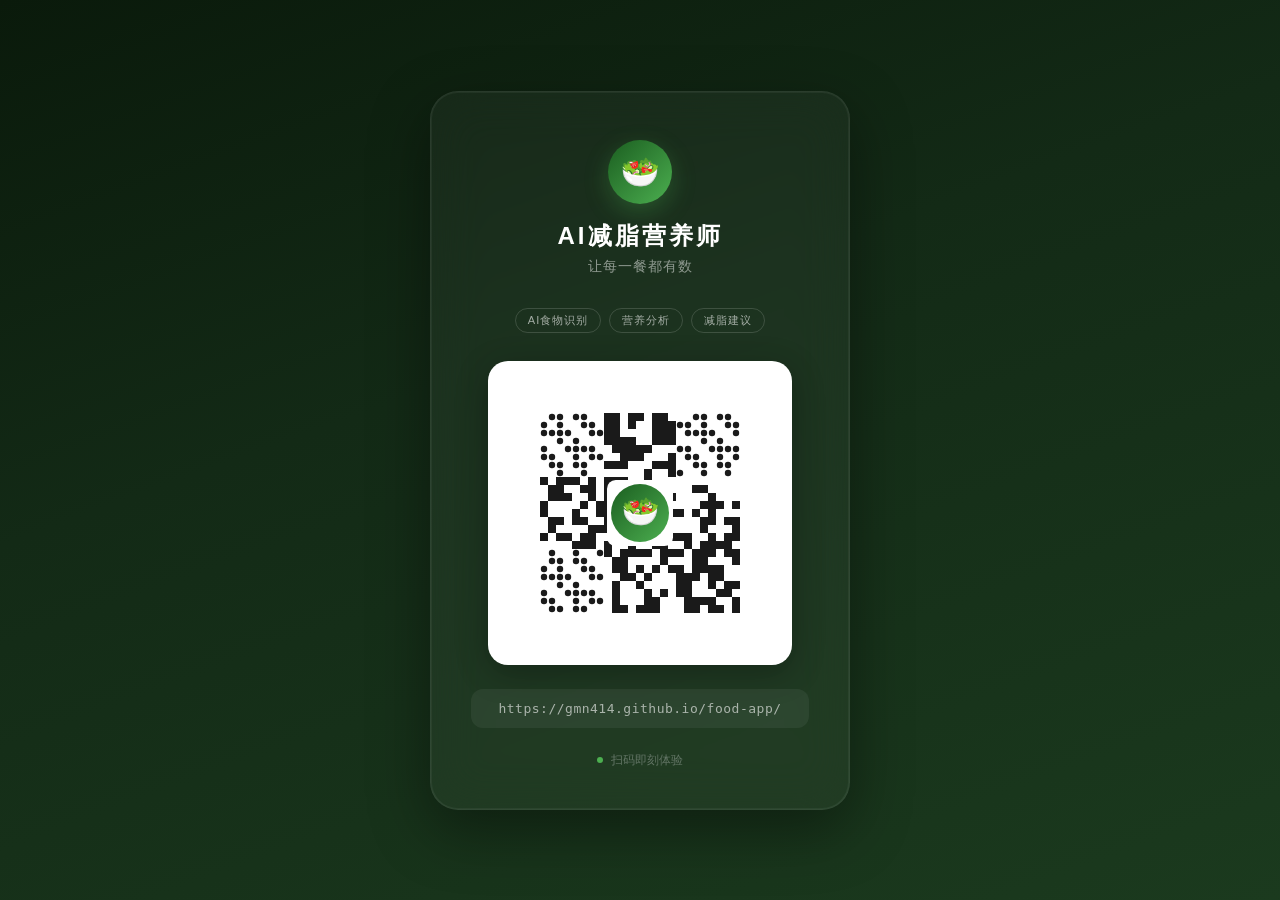
==== frontend/demo_qr.html @ 8362b81b "add qr code page" ====
<!DOCTYPE html>
<html lang="zh-CN">
<head>
<meta charset="UTF-8">
<meta name="viewport" content="width=device-width, initial-scale=1.0">
<title>AI减脂营养师 — 扫码体验</title>
<style>
  * { margin: 0; padding: 0; box-sizing: border-box; }

  body {
    font-family: -apple-system, BlinkMacSystemFont, 'PingFang SC', 'Microsoft YaHei', sans-serif;
    background: linear-gradient(160deg, #0A1A0B 0%, #132A16 40%, #1B3A1E 100%);
    min-height: 100vh;
    display: flex;
    align-items: center;
    justify-content: center;
    color: #fff;
    -webkit-font-smoothing: antialiased;
  }

  .card {
    background: rgba(255, 255, 255, 0.04);
    backdrop-filter: blur(24px);
    -webkit-backdrop-filter: blur(24px);
    border: 1px solid rgba(255, 255, 255, 0.08);
    border-radius: 28px;
    padding: 48px 40px 40px;
    text-align: center;
    max-width: 420px;
    width: 90%;
    box-shadow: 0 20px 60px rgba(0, 0, 0, 0.4), 0 0 0 1px rgba(255, 255, 255, 0.05) inset;
  }

  .logo {
    width: 64px; height: 64px;
    border-radius: 50%;
    background: linear-gradient(135deg, #1B5E20 0%, #4CAF50 100%);
    display: flex; align-items: center; justify-content: center;
    font-size: 32px;
    margin: 0 auto 16px;
    box-shadow: 0 8px 24px rgba(76, 175, 80, 0.3);
  }

  .title {
    font-size: 24px;
    font-weight: 700;
    letter-spacing: 3px;
    margin-bottom: 6px;
  }

  .subtitle {
    font-size: 14px;
    color: rgba(255, 255, 255, 0.5);
    margin-bottom: 32px;
    letter-spacing: 1px;
  }

  .qr-wrapper {
    background: #fff;
    border-radius: 20px;
    padding: 20px;
    display: inline-block;
    margin-bottom: 20px;
    box-shadow: 0 8px 32px rgba(0, 0, 0, 0.3);
    position: relative;
  }

  .qr-wrapper canvas {
    display: block;
    border-radius: 4px;
  }

  .url-display {
    font-size: 13px;
    color: rgba(255, 255, 255, 0.6);
    background: rgba(255, 255, 255, 0.06);
    border-radius: 12px;
    padding: 12px 20px;
    word-break: break-all;
    margin-bottom: 24px;
    font-family: 'SF Mono', 'Fira Code', 'Consolas', monospace;
    letter-spacing: 0.5px;
  }

  .footer {
    font-size: 12px;
    color: rgba(255, 255, 255, 0.3);
    display: flex;
    align-items: center;
    justify-content: center;
    gap: 8px;
  }

  .dot {
    width: 6px; height: 6px;
    border-radius: 50%;
    background: #4CAF50;
    animation: pulse 2s ease-in-out infinite;
  }

  @keyframes pulse {
    0%, 100% { opacity: 0.4; transform: scale(1); }
    50% { opacity: 1; transform: scale(1.5); }
  }

  .tag-row {
    display: flex;
    gap: 8px;
    justify-content: center;
    margin-bottom: 28px;
    flex-wrap: wrap;
  }

  .tag {
    font-size: 11px;
    padding: 4px 12px;
    border-radius: 20px;
    border: 1px solid rgba(255, 255, 255, 0.15);
    color: rgba(255, 255, 255, 0.6);
    letter-spacing: 1px;
  }
</style>
</head>
<body>

<div class="card">
  <div class="logo">🥗</div>
  <div class="title">AI减脂营养师</div>
  <div class="subtitle">让每一餐都有数</div>

  <div class="tag-row">
    <span class="tag">AI食物识别</span>
    <span class="tag">营养分析</span>
    <span class="tag">减脂建议</span>
  </div>

  <div class="qr-wrapper">
    <canvas id="qr"></canvas>
  </div>

  <div class="url-display">https://gmn414.github.io/food-app/</div>

  <div class="footer">
    <div class="dot"></div>
    <span>扫码即刻体验</span>
  </div>
</div>

<script>
(function () {
  'use strict';

  /* ═══════════════════════════════════════════════════
     Pure-JS QR Code Generator — GF(256) + Reed-Solomon
     No external dependencies. Canvas rendering.
     ═══════════════════════════════════════════════════ */

  var TARGET_URL = 'https://gmn414.github.io/food-app/';

  /* ── GF(256) arithmetic (primitive polynomial x^8 + x^4 + x^3 + x^2 + 1 = 0x11D) ── */
  var exp = new Int32Array(512);
  var log = new Int32Array(256);
  (function () {
    var x = 1;
    for (var i = 0; i < 255; i++) {
      exp[i] = x;
      exp[i + 255] = x;
      log[x] = i;
      x <<= 1;
      if (x & 0x100) x ^= 0x11D;
    }
    log[1] = 0;
  })();

  function gMul(a, b) {
    if (a === 0 || b === 0) return 0;
    return exp[log[a] + log[b]];
  }

  /* ── Reed-Solomon generator polynomial ────────── */
  function rsGenPoly(nsym) {
    var g = [1];
    for (var i = 0; i < nsym; i++) {
      g.push(0);
      for (var j = g.length - 1; j > 0; j--) {
        g[j] = g[j - 1] ^ gMul(g[j], exp[i]);
      }
      g[0] = gMul(g[0], exp[i]);
    }
    return g;
  }

  function rsEncode(data, nsym) {
    var gen = rsGenPoly(nsym);
    var res = new Array(data.length + nsym);
    for (var i = 0; i < data.length; i++) res[i] = data[i];
    for (var i = data.length; i < res.length; i++) res[i] = 0;
    for (var i = 0; i < data.length; i++) {
      var coef = res[i];
      if (coef !== 0) {
        for (var j = 1; j < gen.length; j++) {
          res[i + j] ^= gMul(gen[j], coef);
        }
      }
    }
    for (var k = 0; k < data.length; k++) res[k] = data[k];
    return res;
  }

  /* ── Alphanumeric encoding ─────────────────────── */
  var ALPHA_TABLE = '0123456789ABCDEFGHIJKLMNOPQRSTUVWXYZ $%*+-./:';
  function alphaIndex(ch) {
    var i = ALPHA_TABLE.indexOf(ch.toUpperCase());
    if (i >= 0) return i;
    // Fallback: map common lowercase/extra chars
    var map = { '_': 38, '?': -1, '#': -1, '@': -1, '!': -1, '&': -1, '=': -1, '~': -1 };
    if (map[ch] !== undefined) return map[ch];
    return 36; // space
  }

  function encodeAlphaNum(str) {
    var bits = [];
    var i = 0;
    for (; i + 1 < str.length; i += 2) {
      var v = alphaIndex(str[i]) * 45 + alphaIndex(str[i + 1]);
      for (var b = 10; b >= 0; b--) bits.push((v >> b) & 1);
    }
    if (i < str.length) {
      var v2 = alphaIndex(str[i]);
      for (var b2 = 5; b2 >= 0; b2--) bits.push((v2 >> b2) & 1);
    }
    return bits;
  }

  /* ── QR Version capacity tables ────────────────── */
  // [version]: [total codewords, EC codewords per block(L), num blocks(L), data bits(L)]
  var VER_INFO = [
    null,
    [26, 7, 1, 152],   // V1-L
    [44, 10, 1, 272],  // V2-L
    [70, 15, 1, 440],  // V3-L
    [100, 20, 1, 640], // V4-L
    [134, 26, 1, 864], // V5-L
    [172, 18, 2, 1088],// V6-L
  ];

  function chooseVersion(dataBits) {
    for (var v = 1; v < VER_INFO.length; v++) {
      if (VER_INFO[v][3] >= dataBits) return v;
    }
    // bump up further if needed
    var extra = [null,null,null,null,null,null,null,196,242,292,346,404,466,532,581,655,733,815,901,991,1085];
    for (var j = 0; j < extra.length; j++) {
      if (extra[j] && extra[j] * 8 >= dataBits) return j;
    }
    return 6; // fallback
  }

  function getModuleCount(version) {
    return 17 + version * 4;
  }

  /* ── Build QR matrix (version ≤ 6, L-level EC) ── */
  function buildQRMatrix(str) {
    // Step 1: Determine version
    var dataBits = encodeAlphaNum(str);
    var version = chooseVersion(dataBits.length);
    var vi = VER_INFO[version];
    var totalCodewords = vi[0];
    var ecPerBlock = vi[1];
    var numBlocks = vi[2];
    var dataCodewords = totalCodewords - ecPerBlock * numBlocks;

    // Step 2: Pad data bits to byte boundary
    var bits = dataBits.slice();
    var modeIndicator = [0, 0, 1, 0]; // alphanumeric = 0010
    var charCountBits = version <= 9 ? 9 : (version <= 26 ? 11 : 13);
    var cc = str.length;
    var ccBits = [];
    for (var cbi = charCountBits - 1; cbi >= 0; cbi--) ccBits.push((cc >> cbi) & 1);
    bits = modeIndicator.concat(ccBits).concat(bits);

    // Terminator (up to 4 zeros)
    var termLen = Math.min(4, dataCodewords * 8 - bits.length);
    for (var ti = 0; ti < termLen; ti++) bits.push(0);

    // Pad to byte boundary
    while (bits.length % 8 !== 0) bits.push(0);

    // Pad bytes (0xEC, 0x11 alternating)
    var padBytes = [0xEC, 0x11];
    var pi = 0;
    while (bits.length < dataCodewords * 8) {
      var pb = padBytes[pi % 2];
      for (var pbi = 7; pbi >= 0; pbi--) bits.push((pb >> pbi) & 1);
      pi++;
    }

    // Convert bits to codewords
    var dataWords = [];
    for (var dwi = 0; dwi < bits.length; dwi += 8) {
      var byte = 0;
      for (var by = 0; by < 8; by++) byte = (byte << 1) | bits[dwi + by];
      dataWords.push(byte);
    }

    // Step 3: Split into blocks and apply RS encoding
    var blockDataLen = Math.floor(dataCodewords / numBlocks);
    var remainder = dataCodewords % numBlocks;
    var blocks = [];
    var pos = 0;
    for (var blk = 0; blk < numBlocks; blk++) {
      var len = blockDataLen + (blk < remainder ? 1 : 0);
      var blockData = dataWords.slice(pos, pos + len);
      pos += len;
      blocks.push(rsEncode(blockData, ecPerBlock));
    }

    // Step 4: Interleave
    var allCodewords = [];
    // Data interleave
    var maxDataBlk = blockDataLen + (remainder > 0 ? 1 : 0);
    for (var di = 0; di < maxDataBlk; di++) {
      for (var bj = 0; bj < numBlocks; bj++) {
        if (di < (blockDataLen + (bj < remainder ? 1 : 0))) {
          allCodewords.push(blocks[bj][di]);
        }
      }
    }
    // EC interleave
    for (var ei = 0; ei < ecPerBlock; ei++) {
      for (var ej = 0; ej < numBlocks; ej++) {
        allCodewords.push(blocks[ej][blockDataLen + (ej < remainder ? 1 : 0) + ei]);
      }
    }

    // Convert to bit stream
    var finalBits = [];
    for (var fi = 0; fi < allCodewords.length; fi++) {
      for (var fb = 7; fb >= 0; fb--) finalBits.push((allCodewords[fi] >> fb) & 1);
    }

    // Step 5: Build module matrix
    var size = getModuleCount(version);
    var matrix = [];
    for (var r = 0; r < size; r++) { matrix[r] = []; for (var c = 0; c < size; c++) matrix[r][c] = null; }

    // Finder patterns (3 corners)
    function placeFinder(row, col) {
      for (var r = -1; r <= 7; r++) {
        for (var c = -1; c <= 7; c++) {
          if (row + r < 0 || col + c < 0 || row + r >= size || col + c >= size) continue;
          var v = (r >= 0 && r <= 6 && c >= 0 && c <= 6) &&
                  (r === 0 || r === 6 || c === 0 || c === 6 || (r >= 2 && r <= 4 && c >= 2 && c <= 4));
          matrix[row + r][col + c] = v;
        }
      }
    }
    placeFinder(0, 0);
    placeFinder(0, size - 7);
    placeFinder(size - 7, 0);

    // Timing patterns
    for (var tp = 8; tp < size - 8; tp++) {
      matrix[6][tp] = tp % 2 === 0;
      matrix[tp][6] = tp % 2 === 0;
    }

    // Alignment pattern (version >= 2)
    if (version >= 2) {
      var apPos = 6 + version * 4 - 2; // alignment pattern center
      for (var ar = -2; ar <= 2; ar++) {
        for (var ac = -2; ac <= 2; ac++) {
          var v = ar === -2 || ar === 2 || ac === -2 || ac === 2 || (ar === 0 && ac === 0);
          if (apPos + ar >= 0 && apPos + ac >= 0 && apPos + ar < size && apPos + ac < size) {
            // Don't overwrite finder patterns
            if (!(apPos + ar <= 8 && apPos + ac <= 8) &&
                !(apPos + ar <= 8 && apPos + ac >= size - 8) &&
                !(apPos + ar >= size - 8 && apPos + ac <= 8)) {
              matrix[apPos + ar][apPos + ac] = v;
            }
          }
        }
      }
    }

    // Reserve format info area (but don't fill yet)
    function reserve(r, c) { if (matrix[r][c] === null) matrix[r][c] = false; }
    for (var fi2 = 0; fi2 < 9; fi2++) {
      if (fi2 !== 6) { reserve(fi2, 8); reserve(8, fi2); }
    }
    for (var fi3 = 0; fi3 < 8; fi3++) {
      reserve(size - 1 - fi3, 8);
      reserve(8, size - 1 - fi3);
    }

    // Dark module
    matrix[size - 8][8] = true;

    // Step 6: Place data bits
    var bitIdx = 0;
    var up = true;
    var col = size - 1;

    while (col > 0) {
      if (col === 6) col = 5;
      var rows = [];
      if (up) { for (var ru = size - 1; ru >= 0; ru--) rows.push(ru); }
      else    { for (var rd = 0; rd < size; rd++) rows.push(rd); }

      for (var ri = 0; ri < rows.length; ri++) {
        var row = rows[ri];
        for (var cb = 0; cb >= -1; cb--) {
          var c = col + cb;
          if (c < 0 || c >= size || row < 0 || row >= size) continue;
          if (matrix[row][c] !== null) continue;
          var bit = false;
          if (bitIdx < finalBits.length) bit = finalBits[bitIdx] === 1;
          matrix[row][c] = bit;
          bitIdx++;
        }
      }
      up = !up;
      col -= 2;
    }

    // Step 7: Masking
    var masks = [
      function(r, c) { return (r + c) % 2 === 0; },
      function(r, c) { return r % 2 === 0; },
      function(r, c) { return c % 3 === 0; },
      function(r, c) { return (r + c) % 3 === 0; },
      function(r, c) { return (Math.floor(r / 2) + Math.floor(c / 3)) % 2 === 0; },
      function(r, c) { return ((r * c) % 2) + ((r * c) % 3) === 0; },
      function(r, c) { return (((r * c) % 2) + ((r * c) % 3)) % 2 === 0; },
      function(r, c) { return (((r + c) % 2) + ((r * c) % 3)) % 2 === 0; },
    ];

    function evaluateMask(maskFn) {
      var score = 0;
      // Penalty 1: consecutive same-color modules in rows/cols
      for (var r = 0; r < size; r++) {
        var rowCount = 0; var colCount = 0;
        var lastRv = null; var lastCv = null;
        for (var c = 0; c < size; c++) {
          var rv = matrix[r][c] !== null ? (matrix[r][c] ^ maskFn(r, c)) : null;
          var cv = matrix[c][r] !== null ? (matrix[c][r] ^ maskFn(c, r)) : null;
          if (rv !== null && rv === lastRv) rowCount++;
          else { if (rowCount >= 5) score += 3 + (rowCount - 5); rowCount = 1; lastRv = rv; }
          if (cv !== null && cv === lastCv) colCount++;
          else { if (colCount >= 5) score += 3 + (colCount - 5); colCount = 1; lastCv = cv; }
        }
        if (rowCount >= 5) score += 3 + (rowCount - 5);
        if (colCount >= 5) score += 3 + (colCount - 5);
      }
      // Penalty 2: 2x2 blocks
      for (var r2 = 0; r2 < size - 1; r2++) {
        for (var c2 = 0; c2 < size - 1; c2++) {
          var v00 = matrix[r2][c2] !== null ? (matrix[r2][c2] ^ maskFn(r2, c2)) : -1;
          var v01 = matrix[r2][c2+1] !== null ? (matrix[r2][c2+1] ^ maskFn(r2, c2+1)) : -1;
          var v10 = matrix[r2+1][c2] !== null ? (matrix[r2+1][c2] ^ maskFn(r2+1, c2)) : -1;
          var v11 = matrix[r2+1][c2+1] !== null ? (matrix[r2+1][c2+1] ^ maskFn(r2+1, c2+1)) : -1;
          if (v00 >= 0 && v00 === v01 && v01 === v10 && v10 === v11) score += 3;
        }
      }
      // Penalty 3: finder-like pattern
      for (var r3 = 0; r3 < size; r3++) {
        for (var c3 = 0; c3 < size - 6; c3++) {
          var a = matrix[r3][c3] !== null ? (matrix[r3][c3] ^ maskFn(r3, c3)) : -1;
          if (a === 1) {
            var b = matrix[r3][c3+1] !== null ? (matrix[r3][c3+1] ^ maskFn(r3, c3+1)) : -1;
            var c = matrix[r3][c3+2] !== null ? (matrix[r3][c3+2] ^ maskFn(r3, c3+2)) : -1;
            var d = matrix[r3][c3+3] !== null ? (matrix[r3][c3+3] ^ maskFn(r3, c3+3)) : -1;
            var e = matrix[r3][c3+4] !== null ? (matrix[r3][c3+4] ^ maskFn(r3, c3+4)) : -1;
            var f = matrix[r3][c3+5] !== null ? (matrix[r3][c3+5] ^ maskFn(r3, c3+5)) : -1;
            var g = matrix[r3][c3+6] !== null ? (matrix[r3][c3+6] ^ maskFn(r3, c3+6)) : -1;
            if (b === 0 && c === 1 && d === 0 && e === 0 && f === 1 && g === 0) score += 40;
          }
        }
      }
      // Penalty 4: dark/light ratio
      var dark = 0; var total = 0;
      for (var r4 = 0; r4 < size; r4++) {
        for (var c4 = 0; c4 < size; c4++) {
          if (matrix[r4][c4] !== null) { total++; if (matrix[r4][c4] ^ maskFn(r4, c4)) dark++; }
        }
      }
      var ratio = dark / total * 100;
      var low = Math.floor(ratio / 5) * 5;
      var high = Math.ceil(ratio / 5) * 5;
      score += Math.min(Math.abs(low - 50) / 5, Math.abs(high - 50) / 5) * 10;
      return score;
    }

    function applyMask(matrixSrc, maskFn) {
      var m = [];
      for (var r = 0; r < size; r++) { m[r] = []; for (var c = 0; c < size; c++) m[r][c] = matrixSrc[r][c]; }
      for (var r = 0; r < size; r++) {
        for (var c = 0; c < size; c++) {
          if (m[r][c] !== null) m[r][c] = m[r][c] ^ maskFn(r, c);
        }
      }
      return m;
    }

    var bestMask = 0, bestScore = Infinity, bestMatrix = null;
    for (var mi = 0; mi < 8; mi++) {
      var score = evaluateMask(masks[mi]);
      if (score < bestScore) { bestScore = score; bestMask = mi; bestMatrix = applyMask(matrix, masks[mi]); }
    }

    // Step 8: Format info (EC level L = 01, mask = bestMask)
    var formatBits = [];
    var ecLevelBits = [0, 1]; // L = 01
    var maskBits = [(bestMask >> 2) & 1, (bestMask >> 1) & 1, bestMask & 1];
    var rawFormat = ecLevelBits.concat(maskBits);
    // BCH(15,5) encoding
    var formatPoly = 0;
    for (var fpi = 0; fpi < 5; fpi++) formatPoly = (formatPoly << 1) | rawFormat[fpi];
    var formatGen = 0x537; // generator = x^10 + x^8 + x^5 + x^4 + x^2 + x + 1
    var formatEC = formatPoly << 10;
    for (var fei = 4; fei >= 0; fei--) {
      if (formatEC & (1 << (fei + 10))) formatEC ^= formatGen << fei;
    }
    var fullFormat = ((formatPoly << 10) | (formatEC & 0x3FF)) ^ 0x5412; // XOR mask
    for (var fbi = 14; fbi >= 0; fbi--) formatBits.push((fullFormat >> fbi) & 1);

    // Place format info around finder patterns
    var formatPositions = [
      [0,8],[1,8],[2,8],[3,8],[4,8],[5,8],[7,8],[8,8],
      [8,7],[8,5],[8,4],[8,3],[8,2],[8,1],[8,0],
      [8,size-1],[8,size-2],[8,size-3],[8,size-4],[8,size-5],[8,size-6],[8,size-7],
      [size-1,8],[size-2,8],[size-3,8],[size-4,8],[size-5,8],[size-6,8],[size-7,8]
    ];
    for (var fpi2 = 0; fpi2 < formatPositions.length; fpi2++) {
      var fr = formatPositions[fpi2][0];
      var fc = formatPositions[fpi2][1];
      if (fr >= 0 && fc >= 0 && fr < size && fc < size) {
        bestMatrix[fr][fc] = formatBits[fpi2] === 1;
      }
    }

    return { matrix: bestMatrix, size: size };
  }

  /* ── Canvas rendering ──────────────────────────── */
  function renderQR(canvas, matrix, size, scale) {
    var dpr = window.devicePixelRatio || 1;
    var quiet = 4 * scale; // quiet zone
    var totalSize = (size + 8) * scale;

    canvas.width = totalSize * dpr;
    canvas.height = totalSize * dpr;
    canvas.style.width = totalSize + 'px';
    canvas.style.height = totalSize + 'px';

    var ctx = canvas.getContext('2d');
    ctx.scale(dpr, dpr);

    // White background
    ctx.fillStyle = '#FFFFFF';
    ctx.fillRect(0, 0, totalSize, totalSize);

    // Draw modules
    ctx.fillStyle = '#1A1A1A';
    for (var r = 0; r < size; r++) {
      for (var c = 0; c < size; c++) {
        if (matrix[r][c]) {
          var x = quiet + c * scale;
          var y = quiet + r * scale;
          // Rounded corners for finder patterns (3x3 blocks at corners)
          var isFinderOuter = (r <= 7 && c <= 7) || (r <= 7 && c >= size - 8) || (r >= size - 8 && c <= 7);
          if (isFinderOuter && scale >= 6) {
            var rr = scale * 0.8;
            ctx.beginPath();
            ctx.roundRect(x + scale * 0.1, y + scale * 0.1, scale - scale * 0.2, scale - scale * 0.2, rr);
            ctx.fill();
          } else {
            ctx.fillRect(x, y, scale, scale);
          }
        }
      }
    }

    // Center logo
    var logoSize = Math.floor(totalSize * 0.22);
    var logoX = (totalSize - logoSize) / 2;
    var logoY = (totalSize - logoSize) / 2;

    // White logo background
    ctx.fillStyle = '#FFFFFF';
    ctx.beginPath();
    ctx.roundRect(logoX - 4, logoY - 4, logoSize + 8, logoSize + 8, logoSize * 0.15);
    ctx.fill();

    // Green circle
    var gradient = ctx.createLinearGradient(logoX, logoY, logoX + logoSize, logoY + logoSize);
    gradient.addColorStop(0, '#1B5E20');
    gradient.addColorStop(1, '#4CAF50');
    ctx.fillStyle = gradient;
    ctx.beginPath();
    ctx.arc(logoX + logoSize / 2, logoY + logoSize / 2, logoSize / 2, 0, Math.PI * 2);
    ctx.fill();

    // Leaf emoji
    ctx.fillStyle = '#FFFFFF';
    ctx.font = Math.floor(logoSize * 0.55) + 'px -apple-system, sans-serif';
    ctx.textAlign = 'center';
    ctx.textBaseline = 'middle';
    ctx.fillText('🥗', logoX + logoSize / 2, logoY + logoSize / 2);
  }

  /* ── Main ──────────────────────────────────────── */
  try {
    var result = buildQRMatrix(TARGET_URL);
    var canvas = document.getElementById('qr');
    renderQR(canvas, result.matrix, result.size, 8);
  } catch (e) {
    console.error('QR generation error:', e);
    // Fallback: show error text
    var c = document.getElementById('qr');
    c.width = 280; c.height = 280;
    var cx = c.getContext('2d');
    cx.fillStyle = '#FF5252';
    cx.font = '14px sans-serif';
    cx.fillText('QR生成失败，请刷新页面', 40, 140);
  }
})();
</script>
</body>
</html>
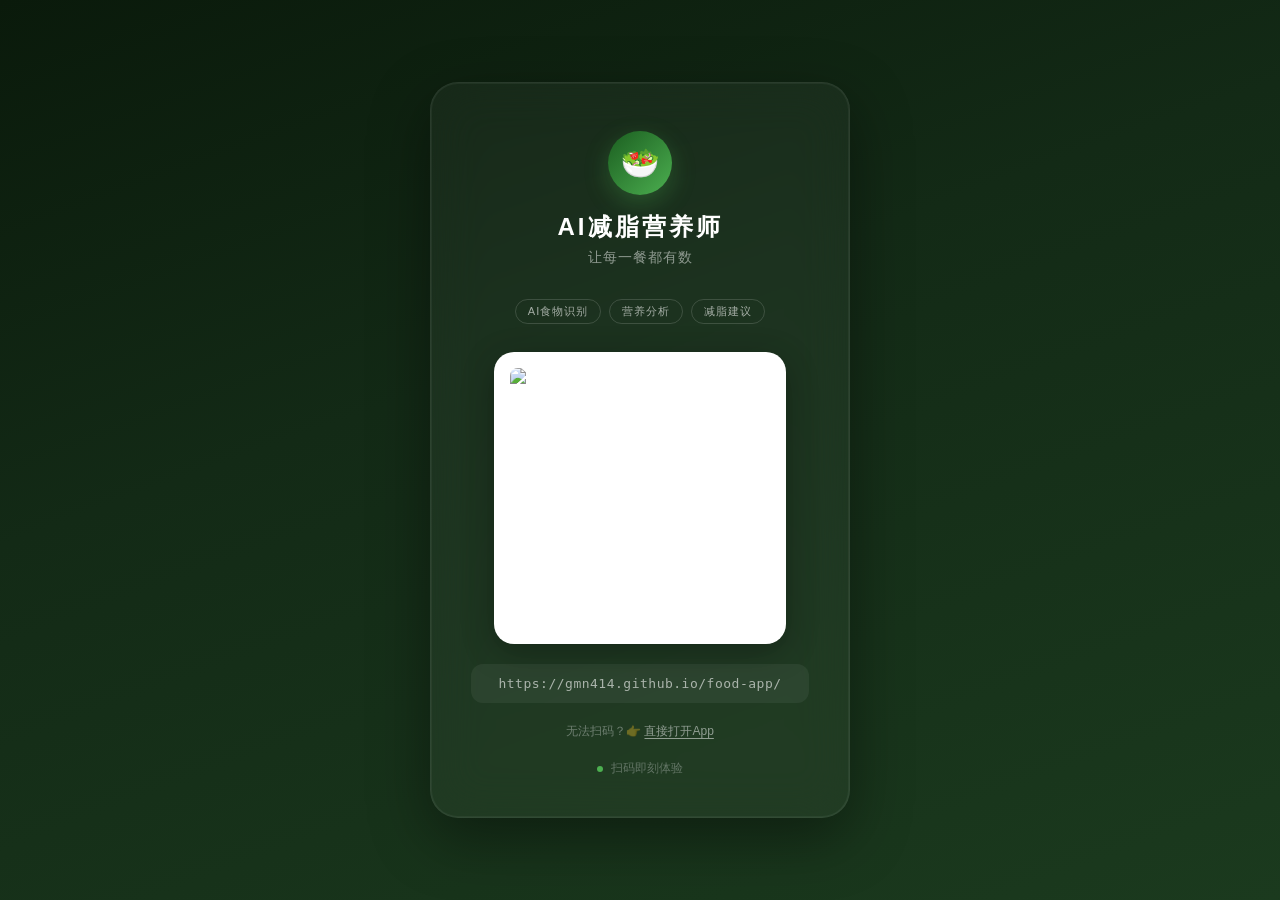
==== commit c4bfd679: "fix qr code with api" ====
--- a/frontend/demo_qr.html
+++ b/frontend/demo_qr.html
@@ -58,16 +58,18 @@
   .qr-wrapper {
     background: #fff;
     border-radius: 20px;
-    padding: 20px;
+    padding: 16px;
     display: inline-block;
     margin-bottom: 20px;
     box-shadow: 0 8px 32px rgba(0, 0, 0, 0.3);
-    position: relative;
+    line-height: 0;
   }
 
-  .qr-wrapper canvas {
+  .qr-wrapper img {
     display: block;
-    border-radius: 4px;
+    border-radius: 8px;
+    width: 260px;
+    height: 260px;
   }
 
   .url-display {
@@ -77,9 +79,25 @@
     border-radius: 12px;
     padding: 12px 20px;
     word-break: break-all;
-    margin-bottom: 24px;
+    margin-bottom: 20px;
     font-family: 'SF Mono', 'Fira Code', 'Consolas', monospace;
     letter-spacing: 0.5px;
+  }
+
+  .url-link {
+    font-size: 12px;
+    color: rgba(255, 255, 255, 0.35);
+    margin-bottom: 20px;
+  }
+
+  .url-link a {
+    color: rgba(255, 255, 255, 0.5);
+    text-decoration: underline;
+    text-underline-offset: 3px;
+  }
+
+  .url-link a:hover {
+    color: #4CAF50;
   }
 
   .footer {
@@ -135,10 +153,17 @@
   </div>
 
   <div class="qr-wrapper">
-    <canvas id="qr"></canvas>
+    <img src="https://api.qrserver.com/v1/create-qr-code/?size=300x300&data=https://gmn414.github.io/food-app/"
+         alt="扫码打开 AI减脂营养师"
+         width="260" height="260"
+         loading="eager">
   </div>
 
   <div class="url-display">https://gmn414.github.io/food-app/</div>
+
+  <div class="url-link">
+    无法扫码？👉 <a href="https://gmn414.github.io/food-app/" target="_blank">直接打开App</a>
+  </div>
 
   <div class="footer">
     <div class="dot"></div>
@@ -146,486 +171,5 @@
   </div>
 </div>
 
-<script>
-(function () {
-  'use strict';
-
-  /* ═══════════════════════════════════════════════════
-     Pure-JS QR Code Generator — GF(256) + Reed-Solomon
-     No external dependencies. Canvas rendering.
-     ═══════════════════════════════════════════════════ */
-
-  var TARGET_URL = 'https://gmn414.github.io/food-app/';
-
-  /* ── GF(256) arithmetic (primitive polynomial x^8 + x^4 + x^3 + x^2 + 1 = 0x11D) ── */
-  var exp = new Int32Array(512);
-  var log = new Int32Array(256);
-  (function () {
-    var x = 1;
-    for (var i = 0; i < 255; i++) {
-      exp[i] = x;
-      exp[i + 255] = x;
-      log[x] = i;
-      x <<= 1;
-      if (x & 0x100) x ^= 0x11D;
-    }
-    log[1] = 0;
-  })();
-
-  function gMul(a, b) {
-    if (a === 0 || b === 0) return 0;
-    return exp[log[a] + log[b]];
-  }
-
-  /* ── Reed-Solomon generator polynomial ────────── */
-  function rsGenPoly(nsym) {
-    var g = [1];
-    for (var i = 0; i < nsym; i++) {
-      g.push(0);
-      for (var j = g.length - 1; j > 0; j--) {
-        g[j] = g[j - 1] ^ gMul(g[j], exp[i]);
-      }
-      g[0] = gMul(g[0], exp[i]);
-    }
-    return g;
-  }
-
-  function rsEncode(data, nsym) {
-    var gen = rsGenPoly(nsym);
-    var res = new Array(data.length + nsym);
-    for (var i = 0; i < data.length; i++) res[i] = data[i];
-    for (var i = data.length; i < res.length; i++) res[i] = 0;
-    for (var i = 0; i < data.length; i++) {
-      var coef = res[i];
-      if (coef !== 0) {
-        for (var j = 1; j < gen.length; j++) {
-          res[i + j] ^= gMul(gen[j], coef);
-        }
-      }
-    }
-    for (var k = 0; k < data.length; k++) res[k] = data[k];
-    return res;
-  }
-
-  /* ── Alphanumeric encoding ─────────────────────── */
-  var ALPHA_TABLE = '0123456789ABCDEFGHIJKLMNOPQRSTUVWXYZ $%*+-./:';
-  function alphaIndex(ch) {
-    var i = ALPHA_TABLE.indexOf(ch.toUpperCase());
-    if (i >= 0) return i;
-    // Fallback: map common lowercase/extra chars
-    var map = { '_': 38, '?': -1, '#': -1, '@': -1, '!': -1, '&': -1, '=': -1, '~': -1 };
-    if (map[ch] !== undefined) return map[ch];
-    return 36; // space
-  }
-
-  function encodeAlphaNum(str) {
-    var bits = [];
-    var i = 0;
-    for (; i + 1 < str.length; i += 2) {
-      var v = alphaIndex(str[i]) * 45 + alphaIndex(str[i + 1]);
-      for (var b = 10; b >= 0; b--) bits.push((v >> b) & 1);
-    }
-    if (i < str.length) {
-      var v2 = alphaIndex(str[i]);
-      for (var b2 = 5; b2 >= 0; b2--) bits.push((v2 >> b2) & 1);
-    }
-    return bits;
-  }
-
-  /* ── QR Version capacity tables ────────────────── */
-  // [version]: [total codewords, EC codewords per block(L), num blocks(L), data bits(L)]
-  var VER_INFO = [
-    null,
-    [26, 7, 1, 152],   // V1-L
-    [44, 10, 1, 272],  // V2-L
-    [70, 15, 1, 440],  // V3-L
-    [100, 20, 1, 640], // V4-L
-    [134, 26, 1, 864], // V5-L
-    [172, 18, 2, 1088],// V6-L
-  ];
-
-  function chooseVersion(dataBits) {
-    for (var v = 1; v < VER_INFO.length; v++) {
-      if (VER_INFO[v][3] >= dataBits) return v;
-    }
-    // bump up further if needed
-    var extra = [null,null,null,null,null,null,null,196,242,292,346,404,466,532,581,655,733,815,901,991,1085];
-    for (var j = 0; j < extra.length; j++) {
-      if (extra[j] && extra[j] * 8 >= dataBits) return j;
-    }
-    return 6; // fallback
-  }
-
-  function getModuleCount(version) {
-    return 17 + version * 4;
-  }
-
-  /* ── Build QR matrix (version ≤ 6, L-level EC) ── */
-  function buildQRMatrix(str) {
-    // Step 1: Determine version
-    var dataBits = encodeAlphaNum(str);
-    var version = chooseVersion(dataBits.length);
-    var vi = VER_INFO[version];
-    var totalCodewords = vi[0];
-    var ecPerBlock = vi[1];
-    var numBlocks = vi[2];
-    var dataCodewords = totalCodewords - ecPerBlock * numBlocks;
-
-    // Step 2: Pad data bits to byte boundary
-    var bits = dataBits.slice();
-    var modeIndicator = [0, 0, 1, 0]; // alphanumeric = 0010
-    var charCountBits = version <= 9 ? 9 : (version <= 26 ? 11 : 13);
-    var cc = str.length;
-    var ccBits = [];
-    for (var cbi = charCountBits - 1; cbi >= 0; cbi--) ccBits.push((cc >> cbi) & 1);
-    bits = modeIndicator.concat(ccBits).concat(bits);
-
-    // Terminator (up to 4 zeros)
-    var termLen = Math.min(4, dataCodewords * 8 - bits.length);
-    for (var ti = 0; ti < termLen; ti++) bits.push(0);
-
-    // Pad to byte boundary
-    while (bits.length % 8 !== 0) bits.push(0);
-
-    // Pad bytes (0xEC, 0x11 alternating)
-    var padBytes = [0xEC, 0x11];
-    var pi = 0;
-    while (bits.length < dataCodewords * 8) {
-      var pb = padBytes[pi % 2];
-      for (var pbi = 7; pbi >= 0; pbi--) bits.push((pb >> pbi) & 1);
-      pi++;
-    }
-
-    // Convert bits to codewords
-    var dataWords = [];
-    for (var dwi = 0; dwi < bits.length; dwi += 8) {
-      var byte = 0;
-      for (var by = 0; by < 8; by++) byte = (byte << 1) | bits[dwi + by];
-      dataWords.push(byte);
-    }
-
-    // Step 3: Split into blocks and apply RS encoding
-    var blockDataLen = Math.floor(dataCodewords / numBlocks);
-    var remainder = dataCodewords % numBlocks;
-    var blocks = [];
-    var pos = 0;
-    for (var blk = 0; blk < numBlocks; blk++) {
-      var len = blockDataLen + (blk < remainder ? 1 : 0);
-      var blockData = dataWords.slice(pos, pos + len);
-      pos += len;
-      blocks.push(rsEncode(blockData, ecPerBlock));
-    }
-
-    // Step 4: Interleave
-    var allCodewords = [];
-    // Data interleave
-    var maxDataBlk = blockDataLen + (remainder > 0 ? 1 : 0);
-    for (var di = 0; di < maxDataBlk; di++) {
-      for (var bj = 0; bj < numBlocks; bj++) {
-        if (di < (blockDataLen + (bj < remainder ? 1 : 0))) {
-          allCodewords.push(blocks[bj][di]);
-        }
-      }
-    }
-    // EC interleave
-    for (var ei = 0; ei < ecPerBlock; ei++) {
-      for (var ej = 0; ej < numBlocks; ej++) {
-        allCodewords.push(blocks[ej][blockDataLen + (ej < remainder ? 1 : 0) + ei]);
-      }
-    }
-
-    // Convert to bit stream
-    var finalBits = [];
-    for (var fi = 0; fi < allCodewords.length; fi++) {
-      for (var fb = 7; fb >= 0; fb--) finalBits.push((allCodewords[fi] >> fb) & 1);
-    }
-
-    // Step 5: Build module matrix
-    var size = getModuleCount(version);
-    var matrix = [];
-    for (var r = 0; r < size; r++) { matrix[r] = []; for (var c = 0; c < size; c++) matrix[r][c] = null; }
-
-    // Finder patterns (3 corners)
-    function placeFinder(row, col) {
-      for (var r = -1; r <= 7; r++) {
-        for (var c = -1; c <= 7; c++) {
-          if (row + r < 0 || col + c < 0 || row + r >= size || col + c >= size) continue;
-          var v = (r >= 0 && r <= 6 && c >= 0 && c <= 6) &&
-                  (r === 0 || r === 6 || c === 0 || c === 6 || (r >= 2 && r <= 4 && c >= 2 && c <= 4));
-          matrix[row + r][col + c] = v;
-        }
-      }
-    }
-    placeFinder(0, 0);
-    placeFinder(0, size - 7);
-    placeFinder(size - 7, 0);
-
-    // Timing patterns
-    for (var tp = 8; tp < size - 8; tp++) {
-      matrix[6][tp] = tp % 2 === 0;
-      matrix[tp][6] = tp % 2 === 0;
-    }
-
-    // Alignment pattern (version >= 2)
-    if (version >= 2) {
-      var apPos = 6 + version * 4 - 2; // alignment pattern center
-      for (var ar = -2; ar <= 2; ar++) {
-        for (var ac = -2; ac <= 2; ac++) {
-          var v = ar === -2 || ar === 2 || ac === -2 || ac === 2 || (ar === 0 && ac === 0);
-          if (apPos + ar >= 0 && apPos + ac >= 0 && apPos + ar < size && apPos + ac < size) {
-            // Don't overwrite finder patterns
-            if (!(apPos + ar <= 8 && apPos + ac <= 8) &&
-                !(apPos + ar <= 8 && apPos + ac >= size - 8) &&
-                !(apPos + ar >= size - 8 && apPos + ac <= 8)) {
-              matrix[apPos + ar][apPos + ac] = v;
-            }
-          }
-        }
-      }
-    }
-
-    // Reserve format info area (but don't fill yet)
-    function reserve(r, c) { if (matrix[r][c] === null) matrix[r][c] = false; }
-    for (var fi2 = 0; fi2 < 9; fi2++) {
-      if (fi2 !== 6) { reserve(fi2, 8); reserve(8, fi2); }
-    }
-    for (var fi3 = 0; fi3 < 8; fi3++) {
-      reserve(size - 1 - fi3, 8);
-      reserve(8, size - 1 - fi3);
-    }
-
-    // Dark module
-    matrix[size - 8][8] = true;
-
-    // Step 6: Place data bits
-    var bitIdx = 0;
-    var up = true;
-    var col = size - 1;
-
-    while (col > 0) {
-      if (col === 6) col = 5;
-      var rows = [];
-      if (up) { for (var ru = size - 1; ru >= 0; ru--) rows.push(ru); }
-      else    { for (var rd = 0; rd < size; rd++) rows.push(rd); }
-
-      for (var ri = 0; ri < rows.length; ri++) {
-        var row = rows[ri];
-        for (var cb = 0; cb >= -1; cb--) {
-          var c = col + cb;
-          if (c < 0 || c >= size || row < 0 || row >= size) continue;
-          if (matrix[row][c] !== null) continue;
-          var bit = false;
-          if (bitIdx < finalBits.length) bit = finalBits[bitIdx] === 1;
-          matrix[row][c] = bit;
-          bitIdx++;
-        }
-      }
-      up = !up;
-      col -= 2;
-    }
-
-    // Step 7: Masking
-    var masks = [
-      function(r, c) { return (r + c) % 2 === 0; },
-      function(r, c) { return r % 2 === 0; },
-      function(r, c) { return c % 3 === 0; },
-      function(r, c) { return (r + c) % 3 === 0; },
-      function(r, c) { return (Math.floor(r / 2) + Math.floor(c / 3)) % 2 === 0; },
-      function(r, c) { return ((r * c) % 2) + ((r * c) % 3) === 0; },
-      function(r, c) { return (((r * c) % 2) + ((r * c) % 3)) % 2 === 0; },
-      function(r, c) { return (((r + c) % 2) + ((r * c) % 3)) % 2 === 0; },
-    ];
-
-    function evaluateMask(maskFn) {
-      var score = 0;
-      // Penalty 1: consecutive same-color modules in rows/cols
-      for (var r = 0; r < size; r++) {
-        var rowCount = 0; var colCount = 0;
-        var lastRv = null; var lastCv = null;
-        for (var c = 0; c < size; c++) {
-          var rv = matrix[r][c] !== null ? (matrix[r][c] ^ maskFn(r, c)) : null;
-          var cv = matrix[c][r] !== null ? (matrix[c][r] ^ maskFn(c, r)) : null;
-          if (rv !== null && rv === lastRv) rowCount++;
-          else { if (rowCount >= 5) score += 3 + (rowCount - 5); rowCount = 1; lastRv = rv; }
-          if (cv !== null && cv === lastCv) colCount++;
-          else { if (colCount >= 5) score += 3 + (colCount - 5); colCount = 1; lastCv = cv; }
-        }
-        if (rowCount >= 5) score += 3 + (rowCount - 5);
-        if (colCount >= 5) score += 3 + (colCount - 5);
-      }
-      // Penalty 2: 2x2 blocks
-      for (var r2 = 0; r2 < size - 1; r2++) {
-        for (var c2 = 0; c2 < size - 1; c2++) {
-          var v00 = matrix[r2][c2] !== null ? (matrix[r2][c2] ^ maskFn(r2, c2)) : -1;
-          var v01 = matrix[r2][c2+1] !== null ? (matrix[r2][c2+1] ^ maskFn(r2, c2+1)) : -1;
-          var v10 = matrix[r2+1][c2] !== null ? (matrix[r2+1][c2] ^ maskFn(r2+1, c2)) : -1;
-          var v11 = matrix[r2+1][c2+1] !== null ? (matrix[r2+1][c2+1] ^ maskFn(r2+1, c2+1)) : -1;
-          if (v00 >= 0 && v00 === v01 && v01 === v10 && v10 === v11) score += 3;
-        }
-      }
-      // Penalty 3: finder-like pattern
-      for (var r3 = 0; r3 < size; r3++) {
-        for (var c3 = 0; c3 < size - 6; c3++) {
-          var a = matrix[r3][c3] !== null ? (matrix[r3][c3] ^ maskFn(r3, c3)) : -1;
-          if (a === 1) {
-            var b = matrix[r3][c3+1] !== null ? (matrix[r3][c3+1] ^ maskFn(r3, c3+1)) : -1;
-            var c = matrix[r3][c3+2] !== null ? (matrix[r3][c3+2] ^ maskFn(r3, c3+2)) : -1;
-            var d = matrix[r3][c3+3] !== null ? (matrix[r3][c3+3] ^ maskFn(r3, c3+3)) : -1;
-            var e = matrix[r3][c3+4] !== null ? (matrix[r3][c3+4] ^ maskFn(r3, c3+4)) : -1;
-            var f = matrix[r3][c3+5] !== null ? (matrix[r3][c3+5] ^ maskFn(r3, c3+5)) : -1;
-            var g = matrix[r3][c3+6] !== null ? (matrix[r3][c3+6] ^ maskFn(r3, c3+6)) : -1;
-            if (b === 0 && c === 1 && d === 0 && e === 0 && f === 1 && g === 0) score += 40;
-          }
-        }
-      }
-      // Penalty 4: dark/light ratio
-      var dark = 0; var total = 0;
-      for (var r4 = 0; r4 < size; r4++) {
-        for (var c4 = 0; c4 < size; c4++) {
-          if (matrix[r4][c4] !== null) { total++; if (matrix[r4][c4] ^ maskFn(r4, c4)) dark++; }
-        }
-      }
-      var ratio = dark / total * 100;
-      var low = Math.floor(ratio / 5) * 5;
-      var high = Math.ceil(ratio / 5) * 5;
-      score += Math.min(Math.abs(low - 50) / 5, Math.abs(high - 50) / 5) * 10;
-      return score;
-    }
-
-    function applyMask(matrixSrc, maskFn) {
-      var m = [];
-      for (var r = 0; r < size; r++) { m[r] = []; for (var c = 0; c < size; c++) m[r][c] = matrixSrc[r][c]; }
-      for (var r = 0; r < size; r++) {
-        for (var c = 0; c < size; c++) {
-          if (m[r][c] !== null) m[r][c] = m[r][c] ^ maskFn(r, c);
-        }
-      }
-      return m;
-    }
-
-    var bestMask = 0, bestScore = Infinity, bestMatrix = null;
-    for (var mi = 0; mi < 8; mi++) {
-      var score = evaluateMask(masks[mi]);
-      if (score < bestScore) { bestScore = score; bestMask = mi; bestMatrix = applyMask(matrix, masks[mi]); }
-    }
-
-    // Step 8: Format info (EC level L = 01, mask = bestMask)
-    var formatBits = [];
-    var ecLevelBits = [0, 1]; // L = 01
-    var maskBits = [(bestMask >> 2) & 1, (bestMask >> 1) & 1, bestMask & 1];
-    var rawFormat = ecLevelBits.concat(maskBits);
-    // BCH(15,5) encoding
-    var formatPoly = 0;
-    for (var fpi = 0; fpi < 5; fpi++) formatPoly = (formatPoly << 1) | rawFormat[fpi];
-    var formatGen = 0x537; // generator = x^10 + x^8 + x^5 + x^4 + x^2 + x + 1
-    var formatEC = formatPoly << 10;
-    for (var fei = 4; fei >= 0; fei--) {
-      if (formatEC & (1 << (fei + 10))) formatEC ^= formatGen << fei;
-    }
-    var fullFormat = ((formatPoly << 10) | (formatEC & 0x3FF)) ^ 0x5412; // XOR mask
-    for (var fbi = 14; fbi >= 0; fbi--) formatBits.push((fullFormat >> fbi) & 1);
-
-    // Place format info around finder patterns
-    var formatPositions = [
-      [0,8],[1,8],[2,8],[3,8],[4,8],[5,8],[7,8],[8,8],
-      [8,7],[8,5],[8,4],[8,3],[8,2],[8,1],[8,0],
-      [8,size-1],[8,size-2],[8,size-3],[8,size-4],[8,size-5],[8,size-6],[8,size-7],
-      [size-1,8],[size-2,8],[size-3,8],[size-4,8],[size-5,8],[size-6,8],[size-7,8]
-    ];
-    for (var fpi2 = 0; fpi2 < formatPositions.length; fpi2++) {
-      var fr = formatPositions[fpi2][0];
-      var fc = formatPositions[fpi2][1];
-      if (fr >= 0 && fc >= 0 && fr < size && fc < size) {
-        bestMatrix[fr][fc] = formatBits[fpi2] === 1;
-      }
-    }
-
-    return { matrix: bestMatrix, size: size };
-  }
-
-  /* ── Canvas rendering ──────────────────────────── */
-  function renderQR(canvas, matrix, size, scale) {
-    var dpr = window.devicePixelRatio || 1;
-    var quiet = 4 * scale; // quiet zone
-    var totalSize = (size + 8) * scale;
-
-    canvas.width = totalSize * dpr;
-    canvas.height = totalSize * dpr;
-    canvas.style.width = totalSize + 'px';
-    canvas.style.height = totalSize + 'px';
-
-    var ctx = canvas.getContext('2d');
-    ctx.scale(dpr, dpr);
-
-    // White background
-    ctx.fillStyle = '#FFFFFF';
-    ctx.fillRect(0, 0, totalSize, totalSize);
-
-    // Draw modules
-    ctx.fillStyle = '#1A1A1A';
-    for (var r = 0; r < size; r++) {
-      for (var c = 0; c < size; c++) {
-        if (matrix[r][c]) {
-          var x = quiet + c * scale;
-          var y = quiet + r * scale;
-          // Rounded corners for finder patterns (3x3 blocks at corners)
-          var isFinderOuter = (r <= 7 && c <= 7) || (r <= 7 && c >= size - 8) || (r >= size - 8 && c <= 7);
-          if (isFinderOuter && scale >= 6) {
-            var rr = scale * 0.8;
-            ctx.beginPath();
-            ctx.roundRect(x + scale * 0.1, y + scale * 0.1, scale - scale * 0.2, scale - scale * 0.2, rr);
-            ctx.fill();
-          } else {
-            ctx.fillRect(x, y, scale, scale);
-          }
-        }
-      }
-    }
-
-    // Center logo
-    var logoSize = Math.floor(totalSize * 0.22);
-    var logoX = (totalSize - logoSize) / 2;
-    var logoY = (totalSize - logoSize) / 2;
-
-    // White logo background
-    ctx.fillStyle = '#FFFFFF';
-    ctx.beginPath();
-    ctx.roundRect(logoX - 4, logoY - 4, logoSize + 8, logoSize + 8, logoSize * 0.15);
-    ctx.fill();
-
-    // Green circle
-    var gradient = ctx.createLinearGradient(logoX, logoY, logoX + logoSize, logoY + logoSize);
-    gradient.addColorStop(0, '#1B5E20');
-    gradient.addColorStop(1, '#4CAF50');
-    ctx.fillStyle = gradient;
-    ctx.beginPath();
-    ctx.arc(logoX + logoSize / 2, logoY + logoSize / 2, logoSize / 2, 0, Math.PI * 2);
-    ctx.fill();
-
-    // Leaf emoji
-    ctx.fillStyle = '#FFFFFF';
-    ctx.font = Math.floor(logoSize * 0.55) + 'px -apple-system, sans-serif';
-    ctx.textAlign = 'center';
-    ctx.textBaseline = 'middle';
-    ctx.fillText('🥗', logoX + logoSize / 2, logoY + logoSize / 2);
-  }
-
-  /* ── Main ──────────────────────────────────────── */
-  try {
-    var result = buildQRMatrix(TARGET_URL);
-    var canvas = document.getElementById('qr');
-    renderQR(canvas, result.matrix, result.size, 8);
-  } catch (e) {
-    console.error('QR generation error:', e);
-    // Fallback: show error text
-    var c = document.getElementById('qr');
-    c.width = 280; c.height = 280;
-    var cx = c.getContext('2d');
-    cx.fillStyle = '#FF5252';
-    cx.font = '14px sans-serif';
-    cx.fillText('QR生成失败，请刷新页面', 40, 140);
-  }
-})();
-</script>
 </body>
 </html>
